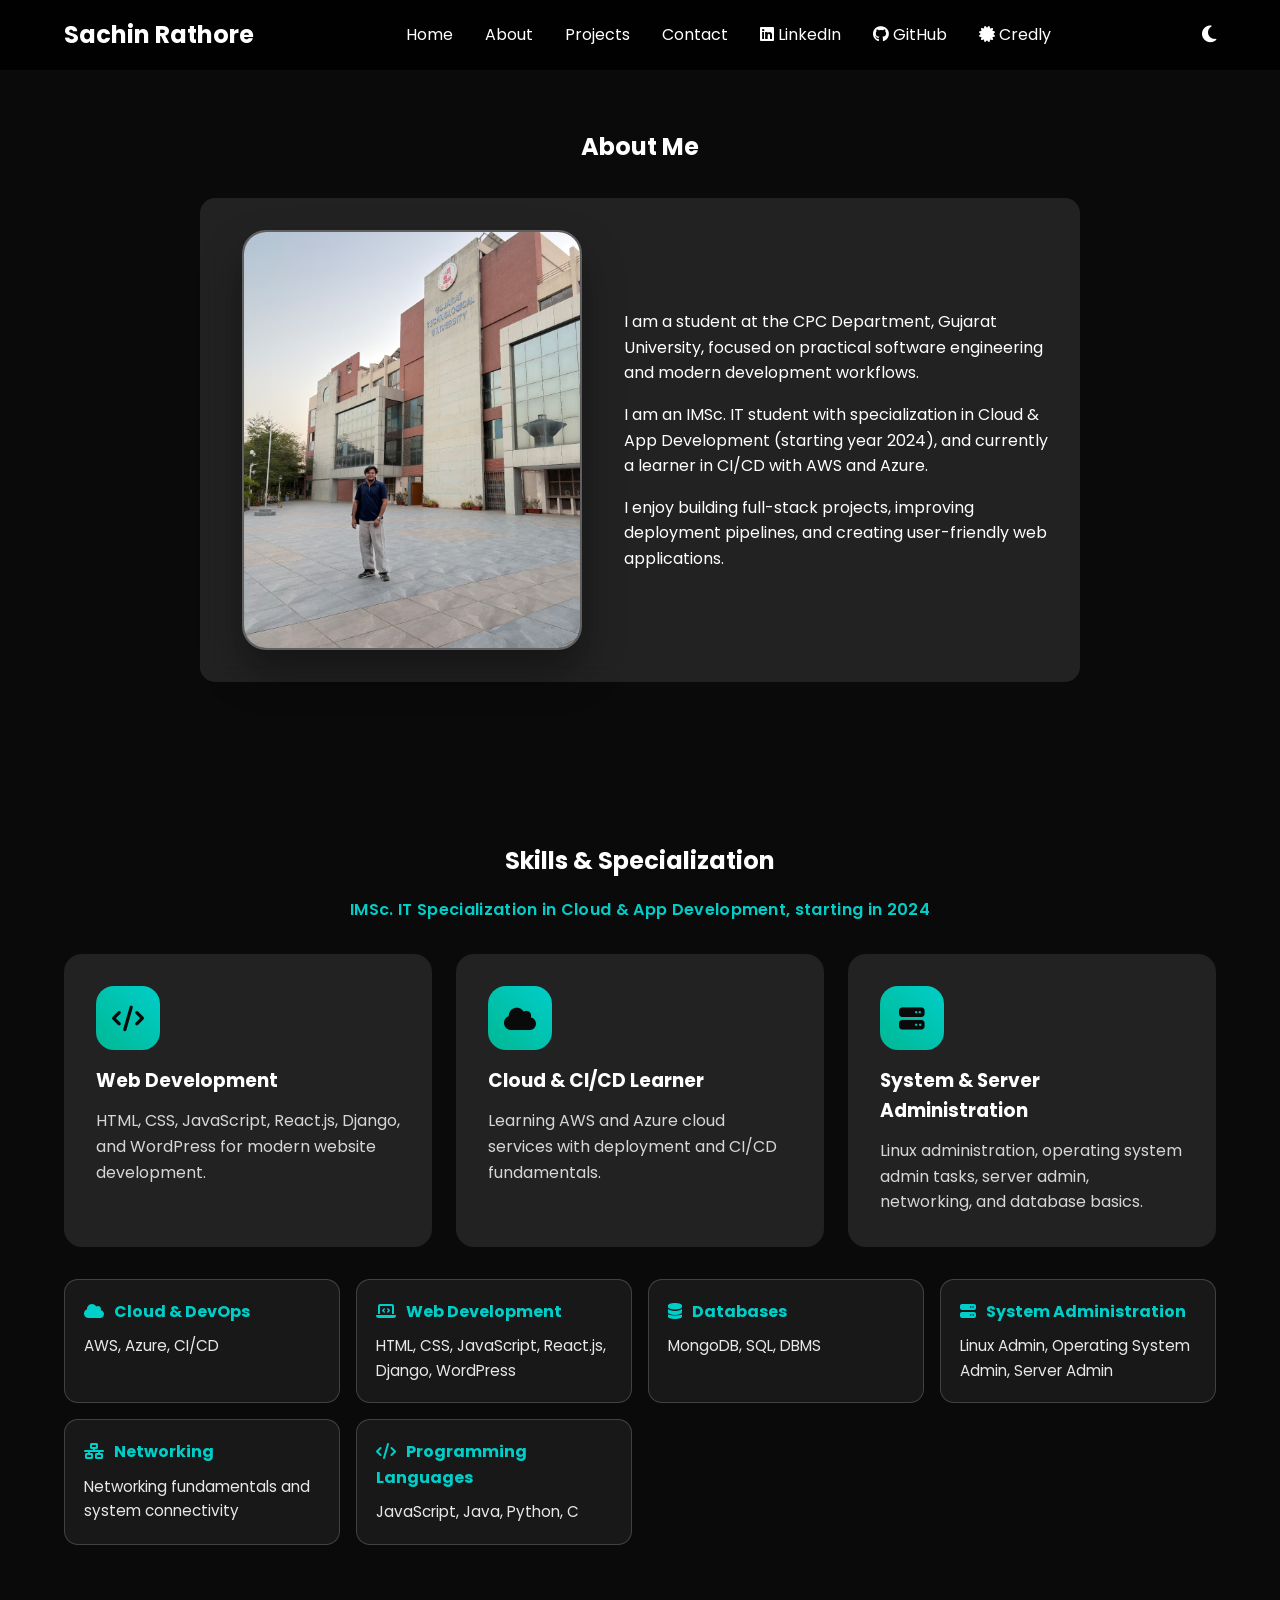
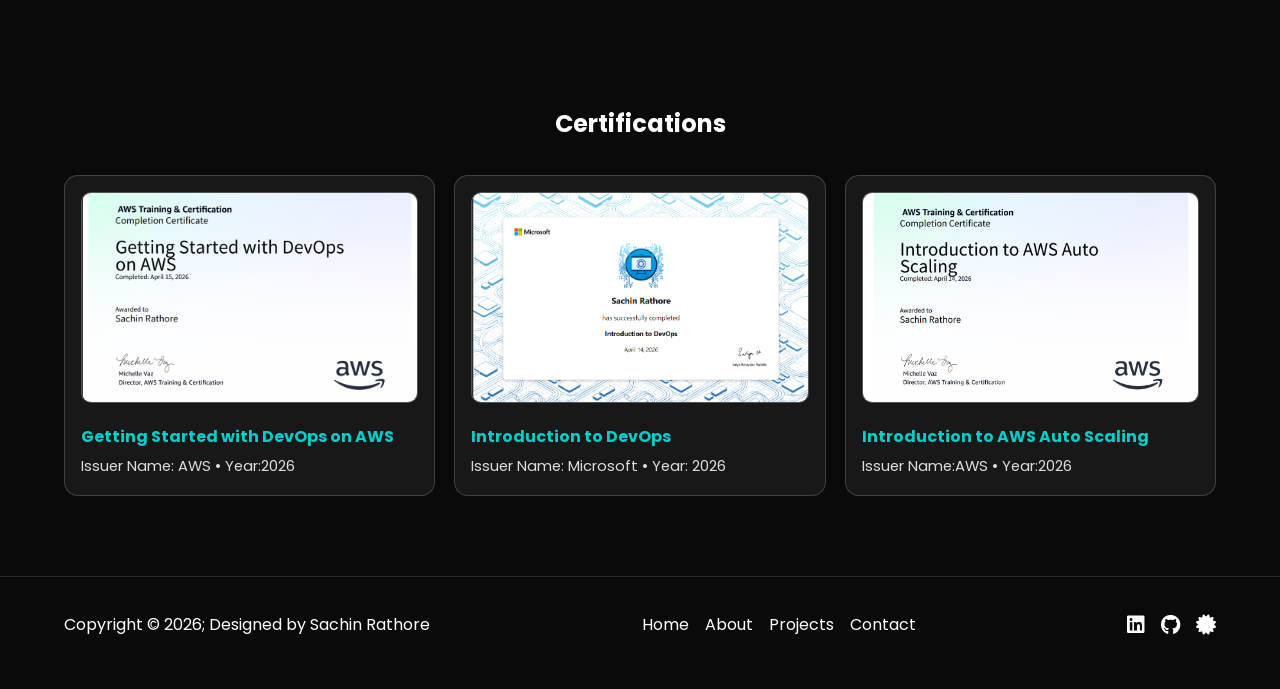
==== about.html @ c25f98f2 "first commit" ====
<!DOCTYPE html>
<html lang="en">
<head>
    <meta charset="UTF-8">
    <meta name="viewport" content="width=device-width, initial-scale=1.0">
    <title>About - Sachin Rathore</title>
    <link rel="stylesheet" href="https://cdnjs.cloudflare.com/ajax/libs/font-awesome/6.4.0/css/all.min.css">
    <link rel="stylesheet" href="https://fonts.googleapis.com/css2?family=Poppins:wght@300;400;600;700&display=swap">
    <link rel="stylesheet" href="style.css">
</head>
<body class="dark-mode">
    <nav class="navbar">
        <div class="logo">Sachin Rathore</div>
        <ul class="nav-links">
            <li><a href="index.html">Home</a></li>
            <li><a href="about.html">About</a></li>
            <li><a href="projects.html">Projects</a></li>
            <li><a href="contact.html">Contact</a></li>
            <li><a href="https://www.linkedin.com" target="_blank" rel="noopener noreferrer"><i class="fab fa-linkedin"></i> LinkedIn</a></li>
            <li><a href="https://github.com" target="_blank" rel="noopener noreferrer"><i class="fab fa-github"></i> GitHub</a></li>
            <li><a href="https://www.credly.com/users/sachin-rathore.a04aa35c" target="_blank" rel="noopener noreferrer"><i class="fas fa-certificate"></i> Credly</a></li>
        </ul>
        <div class="theme-toggle"><i class="fas fa-moon"></i></div>
    </nav>

    <section class="section page-section page-section-top animate">
        <h2>About Me</h2>
        <div class="contact-card about-intro-layout about-intro-card">
            <div class="about-photo-wrap">
                <img class="about-profile-photo" src="Sachin1.jpeg" alt="Sachin Rathore profile photo">
            </div>
            <div>
                <p>I am a student at the CPC Department, Gujarat University, focused on practical software engineering and modern development workflows.</p>
                <p class="about-paragraph-gap">I am an IMSc. IT student with specialization in Cloud & App Development (starting year 2024), and currently a learner in CI/CD with AWS and Azure.</p>
                <p class="about-paragraph-gap">I enjoy building full-stack projects, improving deployment pipelines, and creating user-friendly web applications.</p>
            </div>
        </div>
    </section>

    <section class="section page-section animate">
        <h2>Skills & Specialization</h2>
        <p class="about-specialization">IMSc. IT Specialization in Cloud & App Development, starting in 2024</p>
        <div class="about-skills-grid">
            <div class="about-skill-card">
                <div class="about-skill-icon"><i class="fas fa-code"></i></div>
                <h3>Web Development</h3>
                <p>HTML, CSS, JavaScript, React.js, Django, and WordPress for modern website development.</p>
            </div>
            <div class="about-skill-card">
                <div class="about-skill-icon"><i class="fas fa-cloud"></i></div>
                <h3>Cloud & CI/CD Learner</h3>
                <p>Learning AWS and Azure cloud services with deployment and CI/CD fundamentals.</p>
            </div>
            <div class="about-skill-card">
                <div class="about-skill-icon"><i class="fas fa-server"></i></div>
                <h3>System & Server Administration</h3>
                <p>Linux administration, operating system admin tasks, server admin, networking, and database basics.</p>
            </div>
        </div>
        <div class="structured-skills-grid">
            <div class="structured-skill-group">
                <h4><i class="fas fa-cloud"></i> Cloud & DevOps</h4>
                <p>AWS, Azure, CI/CD</p>
            </div>
            <div class="structured-skill-group">
                <h4><i class="fas fa-laptop-code"></i> Web Development</h4>
                <p>HTML, CSS, JavaScript, React.js, Django, WordPress</p>
            </div>
            <div class="structured-skill-group">
                <h4><i class="fas fa-database"></i> Databases</h4>
                <p>MongoDB, SQL, DBMS</p>
            </div>
            <div class="structured-skill-group">
                <h4><i class="fas fa-server"></i> System Administration</h4>
                <p>Linux Admin, Operating System Admin, Server Admin</p>
            </div>
            <div class="structured-skill-group">
                <h4><i class="fas fa-network-wired"></i> Networking</h4>
                <p>Networking fundamentals and system connectivity</p>
            </div>
            <div class="structured-skill-group">
                <h4><i class="fas fa-code"></i> Programming Languages</h4>
                <p>JavaScript, Java, Python, C</p>
            </div>
        </div>
    </section>

    <section class="section page-section animate">
        <h2>Certifications</h2>
        <div class="certifications-grid">
            <div class="certification-card">
                <img src="AWS_Devops.png" alt="Certificate 1" class="certificate-image">
                <h3>Getting Started with DevOps on AWS</h3>
                <p>Issuer Name: AWS • Year:2026</p>
            </div>
            <div class="certification-card">
                <img src="introduction_to_Devops_ issue_by_microsoft.png" alt="Certificate 2" class="certificate-image">
                <h3>Introduction to DevOps </h3>
                <p>Issuer Name: Microsoft • Year: 2026</p>
            </div>
            <div class="certification-card">
                <img src="Inroduction_to_AWS Auto Scaling.png" alt="Certificate 3" class="certificate-image">
                <h3>Introduction to AWS Auto Scaling</h3>
                <p>Issuer Name:AWS • Year:2026</p>
            </div>
        </div>
    </section>

    <footer class="footer">
        <div>
            <p class="footer-copyright">Copyright © 2026; Designed by Sachin Rathore</p>
        </div>
        <div class="footer-links">
            <a href="index.html">Home</a>
            <a href="about.html">About</a>
            <a href="projects.html">Projects</a>
            <a href="contact.html">Contact</a>
        </div>
        <div class="footer-socials">
            <a href="https://www.linkedin.com/in/sachin-rathore-a7829130a/" target="_blank" rel="noopener noreferrer" aria-label="LinkedIn" title="LinkedIn"><i class="fab fa-linkedin"></i></a>
            <a href="https://github.com/sachinrathorsachin17-ux/" target="_blank" rel="noopener noreferrer" aria-label="GitHub" title="GitHub"><i class="fab fa-github"></i></a>
            <a href="https://www.credly.com/users/sachin-rathore.a04aa35c" target="_blank" rel="noopener noreferrer" aria-label="Credly" title="Credly"><i class="fas fa-certificate"></i></a>
        </div>
    </footer>

    <script src="script.js"></script>
</body>
</html>
---- style.css ----
* { 
    margin: 0; 
    padding: 0; 
    box-sizing: border-box; 
}
body { 
    font-family: 'Poppins', sans-serif; 
    line-height: 1.6; 
    transition: background 0.3s, color 0.3s; 
}
body.dark-mode { 
    background: #0a0a0a; 
    color: #fff; 
}
.navbar { 
    display: flex; 
    justify-content: space-between; 
    align-items: center;
    padding: 1rem 5%; 
    position: fixed; 
    top: 0; 
    width: 100%; 
    background: rgba(0,0,0,0.9); 
    z-index: 10; 
}
.logo { 
    font-size: 1.5rem; 
    font-weight: 700; 
}
.nav-links { 
    display: flex; 
    list-style: none; 
    gap: 2rem; 
    flex-wrap: wrap;
    justify-content: center;
}
.nav-links a { 
    color: inherit; 
    text-decoration: none; 
    transition: color 0.3s; 
}
.nav-links a:hover {
    color: #00cec9;
}
.theme-toggle { 
    cursor: pointer; 
    font-size: 1.2rem; 
}
.hero { 
    height: 100vh; 
    display: flex; 
    align-items: center; 
    justify-content: center; 
    position: relative; 
    overflow: hidden; 
}
#particles { 
    position: absolute; 
    top: 0; 
    left: 0; 
    width: 100%; 
    height: 100%; 
    z-index: -1; 
}
.hero-content { 
    text-align: center; 
    animation: fadeInUp 1s ease; 
}
@keyframes fadeInUp { 
    from { 
        opacity: 0; 
        transform: translateY(50px); 
    } to 
    { 
        opacity: 1; 
        transform: translateY(0); 
    } 
}
.typing-effect { 
    font-size: 3rem; 
    border-right: 3px solid; 
    animation: blink 1s infinite; 
}
@keyframes blink 
{ 50% 
    { 
        border-color: transparent; 
    } 
}
.cta-btn { 
    padding: 1rem 2rem; 
    background: linear-gradient(45deg, #00b894, #00cec9); 
    border: none; 
    border-radius: 50px; 
    color: white; 
    font-size: 1.1rem; 
    cursor: pointer; 
    transition: transform 0.3s; 
    text-decoration: none;
    display: inline-flex;
    align-items: center;
    justify-content: center;
}
.cta-btn:hover { 
    transform: scale(1.05); 
}
.secondary-btn {
    display: inline-flex;
    align-items: center;
    justify-content: center;
    padding: 1rem 2rem;
    border: 1px solid rgba(255,255,255,0.24);
    border-radius: 50px;
    color: inherit;
    text-decoration: none;
    transition: border-color 0.3s, transform 0.3s, background 0.3s;
}
.secondary-btn:hover {
    transform: translateY(-2px);
    border-color: #00cec9;
    background: rgba(0, 206, 201, 0.08);
}
.hero-actions {
    margin-top: 1.5rem;
    display: flex;
    gap: 1rem;
    justify-content: center;
    flex-wrap: wrap;
}
.section { 
    padding: 5rem 5%; 
    text-align: center; 
    opacity: 0; 
    transform: translateY(30px); 
    transition: all 0.8s; 
}
.section.animate { 
    opacity: 1; 
    transform: translateY(0); 
}
.skills-grid, .projects-grid { 
    display: grid; 
    grid-template-columns: repeat(auto-fit, minmax(250px, 1fr)); 
    gap: 2rem; 
    margin-top: 2rem; 
}
.skill-card, .project-card, .contact-card { 
    padding: 2rem; 
    background: rgba(255,255,255,0.1); 
    border-radius: 15px; 
    -webkit-backdrop-filter: blur(10px);
    backdrop-filter: blur(10px); 
    transition: transform 0.3s, box-shadow 0.3s; 
}
.skill-card h3, .contact-card h3, .project-card h3 {
    margin-bottom: 0.75rem;
}
.skill-card span {
    display: inline-block;
    margin-top: 1rem;
    font-weight: 700;
    color: #00cec9;
}
.skill-card:hover, .project-card:hover, .contact-card:hover { 
    transform: translateY(-10px); 
    box-shadow: 0 20px 40px rgba(0,0,0,0.3); 
}
.project-link {
    display: inline-block;
    margin-top: 0.6rem;
    color: #00cec9;
    text-decoration: none;
    font-weight: 600;
}
.project-link:hover {
    text-decoration: underline;
}
.about-specialization {
    max-width: 760px;
    margin: 1rem auto 0;
    color: #00cec9;
    font-weight: 600;
    letter-spacing: 0.02em;
}
.about-intro-layout {
    display: grid;
    grid-template-columns: 360px 1fr;
    gap: 2rem;
    align-items: center;
}
.about-intro-card {
    max-width: 880px;
    margin: 2rem auto 0;
    text-align: left;
}
.about-paragraph-gap {
    margin-top: 1rem;
}
.about-photo-wrap {
    display: flex;
    justify-content: center;
}
.about-profile-photo {
    width: 340px;
    height: 420px;
    object-fit: cover;
    border-radius: 24px;
    border: 2px solid rgba(255,255,255,0.28);
    box-shadow: 0 22px 42px rgba(0,0,0,0.4);
}
.about-skills-grid {
    display: grid;
    grid-template-columns: repeat(auto-fit, minmax(220px, 1fr));
    gap: 1.5rem;
    margin-top: 2rem;
}
.about-skill-card {
    padding: 2rem;
    border-radius: 18px;
    background: rgba(255,255,255,0.1);
    -webkit-backdrop-filter: blur(10px);
    backdrop-filter: blur(10px);
    text-align: left;
    transition: transform 0.3s, box-shadow 0.3s;
    animation: floatCard 4.5s ease-in-out infinite;
}
.about-skill-card:nth-child(2) {
    animation-delay: 0.3s;
}
.about-skill-card:nth-child(3) {
    animation-delay: 0.6s;
}
.about-skill-card:hover {
    transform: translateY(-10px);
    box-shadow: 0 20px 40px rgba(0,0,0,0.3);
}
.about-skill-icon {
    width: 64px;
    height: 64px;
    border-radius: 18px;
    display: inline-flex;
    align-items: center;
    justify-content: center;
    font-size: 1.6rem;
    color: #0a0a0a;
    background: linear-gradient(45deg, #00b894, #00cec9);
    margin-bottom: 1rem;
    animation: iconPulse 2.8s ease-in-out infinite;
}
.about-skill-card h3 {
    margin-bottom: 0.75rem;
}
.about-skill-card p {
    color: rgba(255,255,255,0.82);
}
.structured-skills-grid {
    margin-top: 2rem;
    display: grid;
    grid-template-columns: repeat(auto-fit, minmax(260px, 1fr));
    gap: 1rem;
}
.structured-skill-group {
    padding: 1.2rem;
    border: 1px solid rgba(255,255,255,0.18);
    border-radius: 14px;
    background: rgba(255,255,255,0.06);
    text-align: left;
    transition: transform 0.25s, border-color 0.25s;
}
.structured-skill-group:hover {
    transform: translateY(-4px);
    border-color: #00cec9;
}
.structured-skill-group h4 {
    margin-bottom: 0.6rem;
    font-size: 1rem;
    color: #00cec9;
}
.structured-skill-group h4 i {
    margin-right: 0.4rem;
}
.structured-skill-group p {
    color: rgba(255,255,255,0.9);
    font-size: 0.95rem;
}
.certifications-grid {
    margin-top: 2rem;
    display: grid;
    grid-template-columns: repeat(auto-fit, minmax(240px, 1fr));
    gap: 1.2rem;
}
.certification-card {
    padding: 1rem;
    border: 1px solid rgba(255,255,255,0.18);
    border-radius: 14px;
    background: rgba(255,255,255,0.06);
    text-align: left;
    transition: transform 0.25s, border-color 0.25s;
}
.certification-card:hover {
    transform: translateY(-5px);
    border-color: #00cec9;
}
.certificate-image {
    width: 100%;
    aspect-ratio: 16 / 10;
    object-fit: cover;
    border-radius: 10px;
    border: 1px solid rgba(255,255,255,0.2);
    margin-bottom: 0.85rem;
    background: rgba(255,255,255,0.08);
}
.certification-card h3 {
    margin-bottom: 0.35rem;
    color: #00cec9;
    font-size: 1rem;
}
.certification-card p {
    font-size: 0.92rem;
    color: rgba(255,255,255,0.85);
}
.contact-wrap {
    display: grid;
    grid-template-columns: 1fr 1.2fr;
    gap: 2rem;
    margin-top: 2rem;
    text-align: left;
}
.contact-info {
    display: grid;
    gap: 1rem;
}
.contact-form {
    display: grid;
    gap: 1rem;
    padding: 2rem;
    background: rgba(255,255,255,0.08);
    border-radius: 18px;
    -webkit-backdrop-filter: blur(10px);
    backdrop-filter: blur(10px);
}
.page-section-top {
    padding-top: 8rem;
}
.contact-form input,
.contact-form textarea {
    width: 100%;
    padding: 0.95rem 1rem;
    border: 1px solid rgba(255,255,255,0.18);
    border-radius: 12px;
    background: rgba(255,255,255,0.04);
    color: inherit;
    font: inherit;
}
.contact-form textarea {
    min-height: 140px;
    resize: vertical;
}
.contact-form button {
    padding: 0.95rem 1.5rem;
    border: none;
    border-radius: 999px;
    background: linear-gradient(45deg, #00b894, #00cec9);
    color: #fff;
    font-weight: 700;
    cursor: pointer;
}
.contact-form-actions {
    display: flex;
    gap: 0.8rem;
    align-items: center;
    flex-wrap: wrap;
}
.whatsapp-backup-btn {
    display: inline-flex;
    align-items: center;
    gap: 0.45rem;
    padding: 0.9rem 1.2rem;
    border-radius: 999px;
    border: 1px solid rgba(37, 211, 102, 0.5);
    color: #b8ffd2;
    text-decoration: none;
    background: rgba(37, 211, 102, 0.12);
    font-weight: 600;
    transition: transform 0.2s, background 0.2s, border-color 0.2s;
}
.whatsapp-backup-btn:hover {
    transform: translateY(-2px);
    border-color: #25d366;
    background: rgba(37, 211, 102, 0.2);
}
.contact-honeypot {
    position: absolute;
    left: -9999px;
    width: 1px;
    height: 1px;
    overflow: hidden;
}
.contact-form-status {
    min-height: 1.4rem;
    margin-top: 0.2rem;
    font-size: 0.92rem;
}
.contact-form-status.success {
    color: #7ef7b3;
}
.contact-form-status.error {
    color: #ff8f8f;
}
.footer {
    display: flex;
    justify-content: space-between;
    align-items: center;
    gap: 1.5rem;
    padding: 2rem 5% 3rem;
    border-top: 1px solid rgba(255,255,255,0.12);
}
.footer-links,
.footer-socials {
    display: flex;
    gap: 1rem;
    flex-wrap: wrap;
}
.footer-links a,
.footer-socials a {
    color: inherit;
    text-decoration: none;
}
.footer-socials a {
    font-size: 1.25rem;
}

@media (max-width: 900px) {
    .navbar {
        flex-direction: column;
        gap: 0.75rem;
    }

    .about-intro-layout {
        grid-template-columns: 1fr;
        text-align: center;
    }

    .about-profile-photo {
        width: min(100%, 360px);
        height: auto;
        max-height: 440px;
    }

    .contact-wrap,
    .footer {
        grid-template-columns: 1fr;
        flex-direction: column;
        align-items: flex-start;
    }
}

@media (max-width: 640px) {
    .nav-links {
        gap: 1rem;
        font-size: 0.95rem;
    }

    .typing-effect {
        font-size: 2.2rem;
    }
}

@keyframes floatCard {
    0%, 100% {
        transform: translateY(0);
    }
    50% {
        transform: translateY(-8px);
    }
}

@keyframes iconPulse {
    0%, 100% {
        transform: scale(1);
        box-shadow: 0 0 0 0 rgba(0, 206, 201, 0.35);
    }
    50% {
        transform: scale(1.08);
        box-shadow: 0 0 0 12px rgba(0, 206, 201, 0);
    }
}
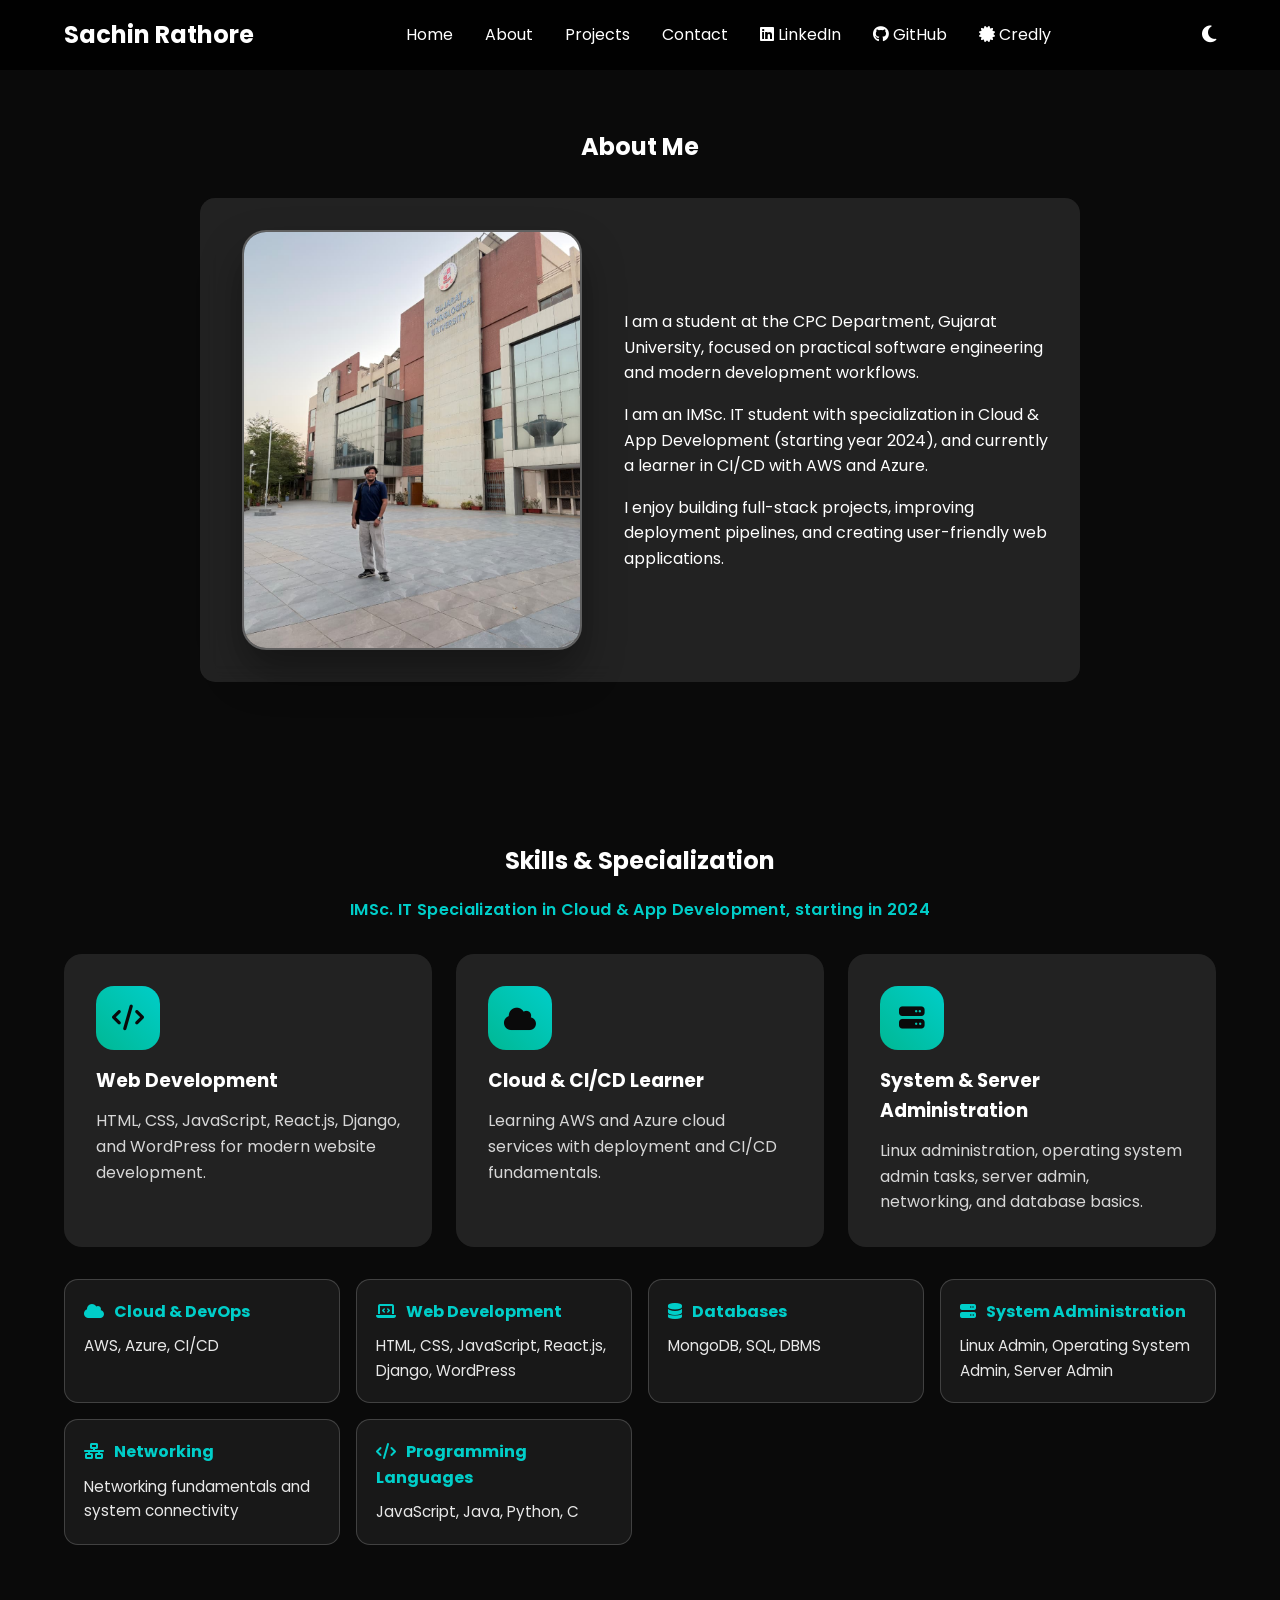
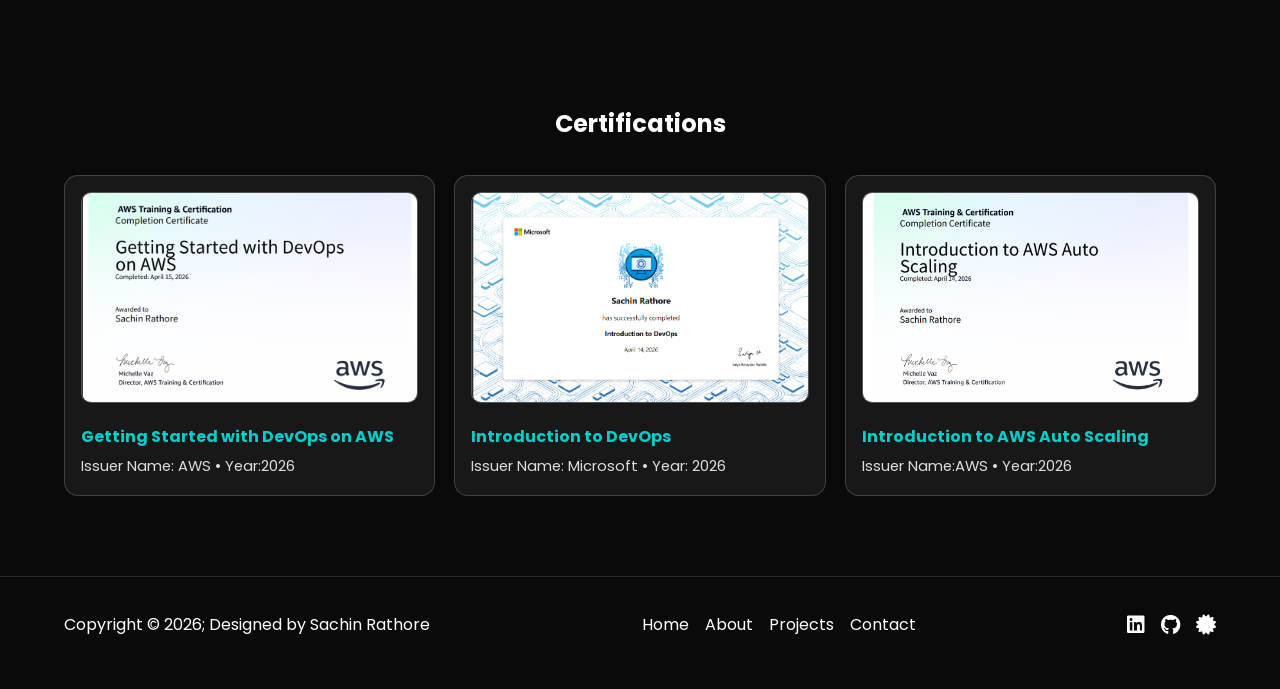
==== commit f5ebf444: "Update LinkedIn and GitHub links in about.html" ====
--- a/about.html
+++ b/about.html
@@ -16,8 +16,8 @@
             <li><a href="about.html">About</a></li>
             <li><a href="projects.html">Projects</a></li>
             <li><a href="contact.html">Contact</a></li>
-            <li><a href="https://www.linkedin.com" target="_blank" rel="noopener noreferrer"><i class="fab fa-linkedin"></i> LinkedIn</a></li>
-            <li><a href="https://github.com" target="_blank" rel="noopener noreferrer"><i class="fab fa-github"></i> GitHub</a></li>
+            <li><a href="https://www.linkedin.com/in/sachin-rathore-a7829130a/" target="_blank" rel="noopener noreferrer"><i class="fab fa-linkedin"></i> LinkedIn</a></li>
+            <li><a href="https://github.com/sachinrathorsachin17-ux" target="_blank" rel="noopener noreferrer"><i class="fab fa-github"></i> GitHub</a></li>
             <li><a href="https://www.credly.com/users/sachin-rathore.a04aa35c" target="_blank" rel="noopener noreferrer"><i class="fas fa-certificate"></i> Credly</a></li>
         </ul>
         <div class="theme-toggle"><i class="fas fa-moon"></i></div>
@@ -125,4 +125,4 @@
 
     <script src="script.js"></script>
 </body>
-</html>+</html>
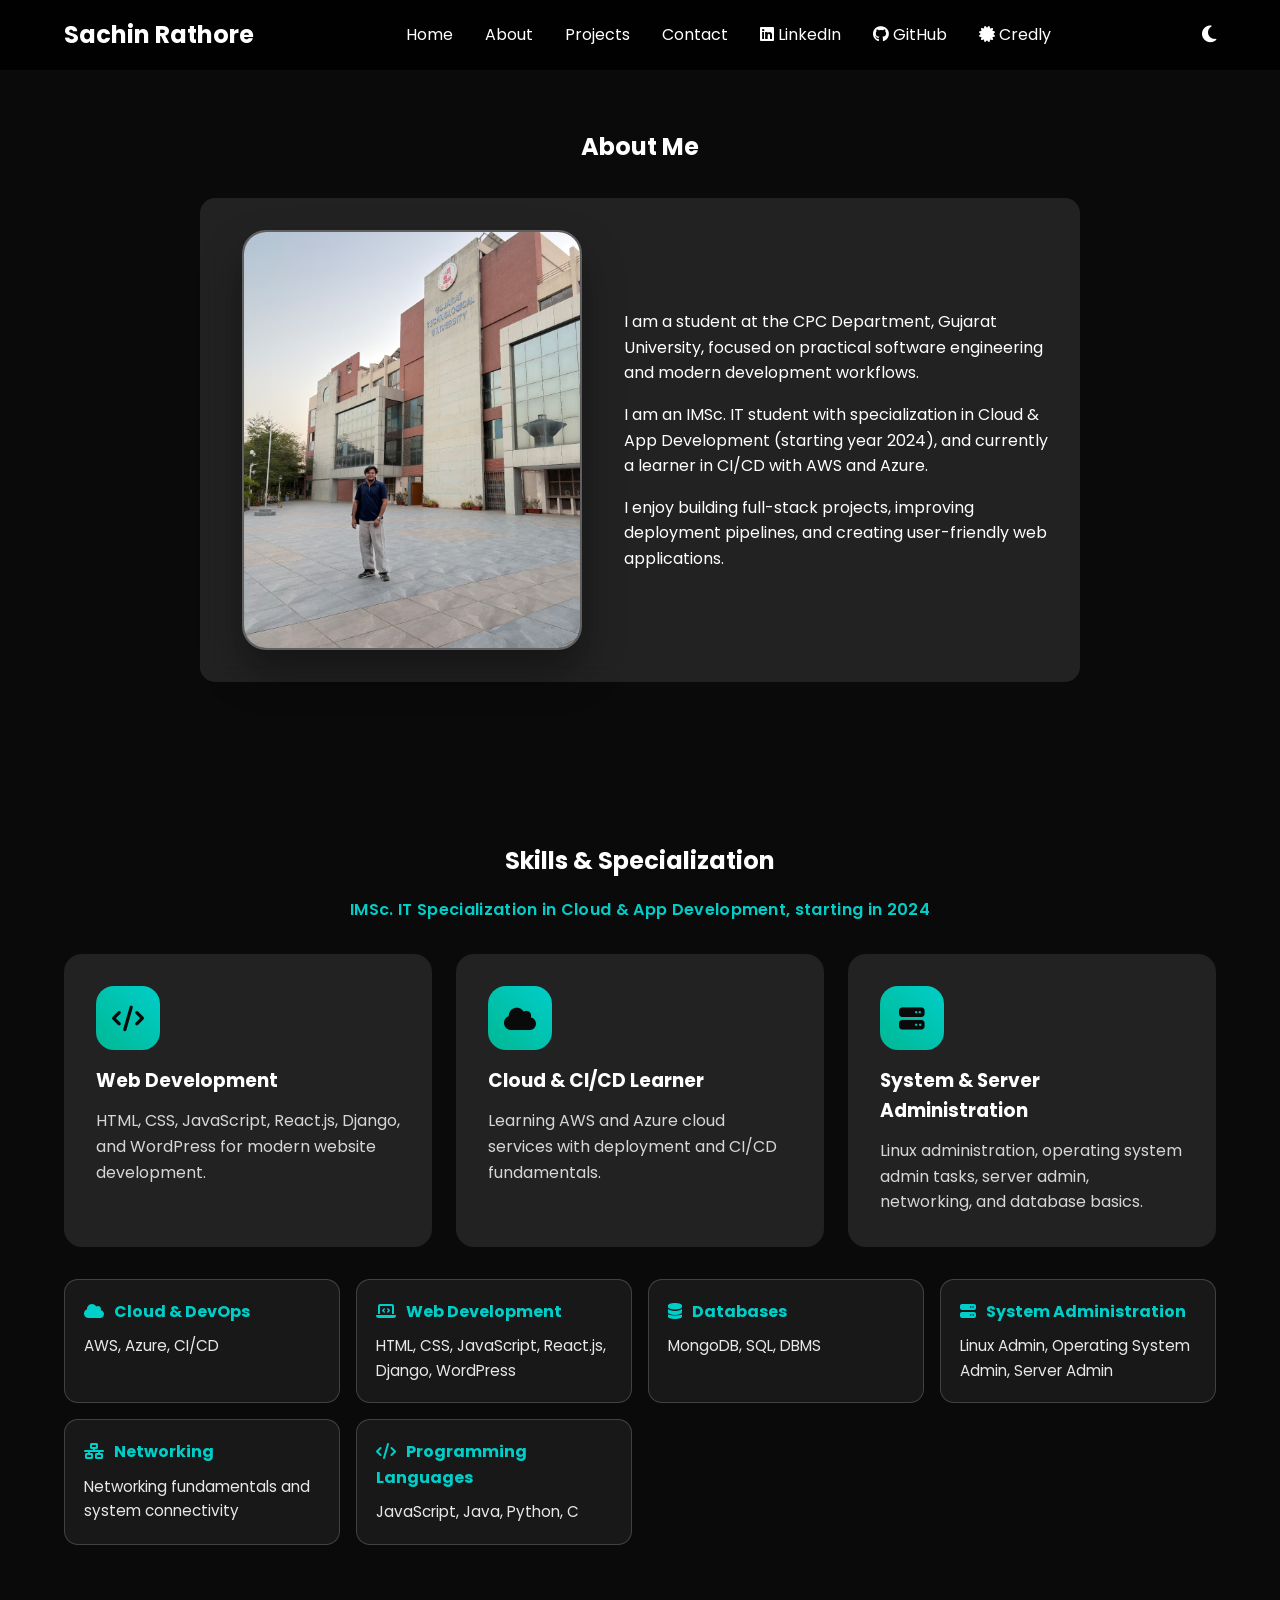
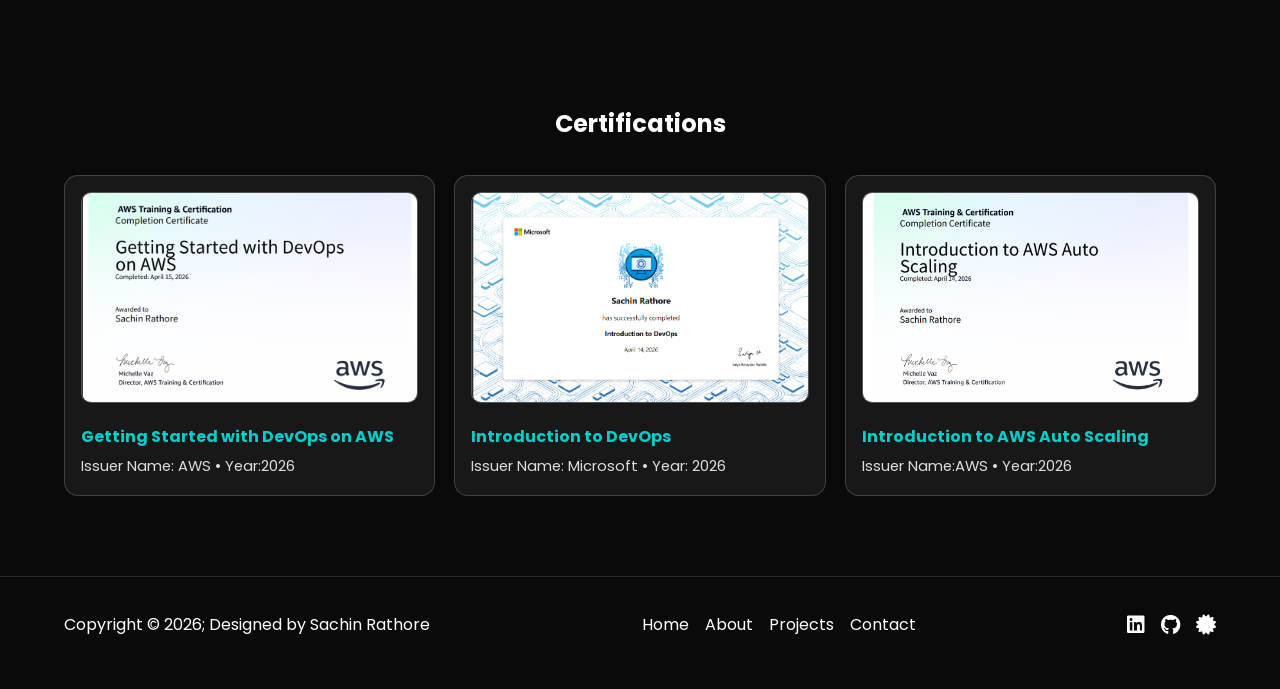
==== commit e4ba714a: "Remove trailing slash from LinkedIn URL" ====
--- a/about.html
+++ b/about.html
@@ -16,7 +16,7 @@
             <li><a href="about.html">About</a></li>
             <li><a href="projects.html">Projects</a></li>
             <li><a href="contact.html">Contact</a></li>
-            <li><a href="https://www.linkedin.com/in/sachin-rathore-a7829130a/" target="_blank" rel="noopener noreferrer"><i class="fab fa-linkedin"></i> LinkedIn</a></li>
+            <li><a href="https://www.linkedin.com/in/sachin-rathore-a7829130a" target="_blank" rel="noopener noreferrer"><i class="fab fa-linkedin"></i> LinkedIn</a></li>
             <li><a href="https://github.com/sachinrathorsachin17-ux" target="_blank" rel="noopener noreferrer"><i class="fab fa-github"></i> GitHub</a></li>
             <li><a href="https://www.credly.com/users/sachin-rathore.a04aa35c" target="_blank" rel="noopener noreferrer"><i class="fas fa-certificate"></i> Credly</a></li>
         </ul>
@@ -117,7 +117,7 @@
             <a href="contact.html">Contact</a>
         </div>
         <div class="footer-socials">
-            <a href="https://www.linkedin.com/in/sachin-rathore-a7829130a/" target="_blank" rel="noopener noreferrer" aria-label="LinkedIn" title="LinkedIn"><i class="fab fa-linkedin"></i></a>
+            <a href="https://www.linkedin.com/in/sachin-rathore-a7829130a" target="_blank" rel="noopener noreferrer" aria-label="LinkedIn" title="LinkedIn"><i class="fab fa-linkedin"></i></a>
             <a href="https://github.com/sachinrathorsachin17-ux/" target="_blank" rel="noopener noreferrer" aria-label="GitHub" title="GitHub"><i class="fab fa-github"></i></a>
             <a href="https://www.credly.com/users/sachin-rathore.a04aa35c" target="_blank" rel="noopener noreferrer" aria-label="Credly" title="Credly"><i class="fas fa-certificate"></i></a>
         </div>
